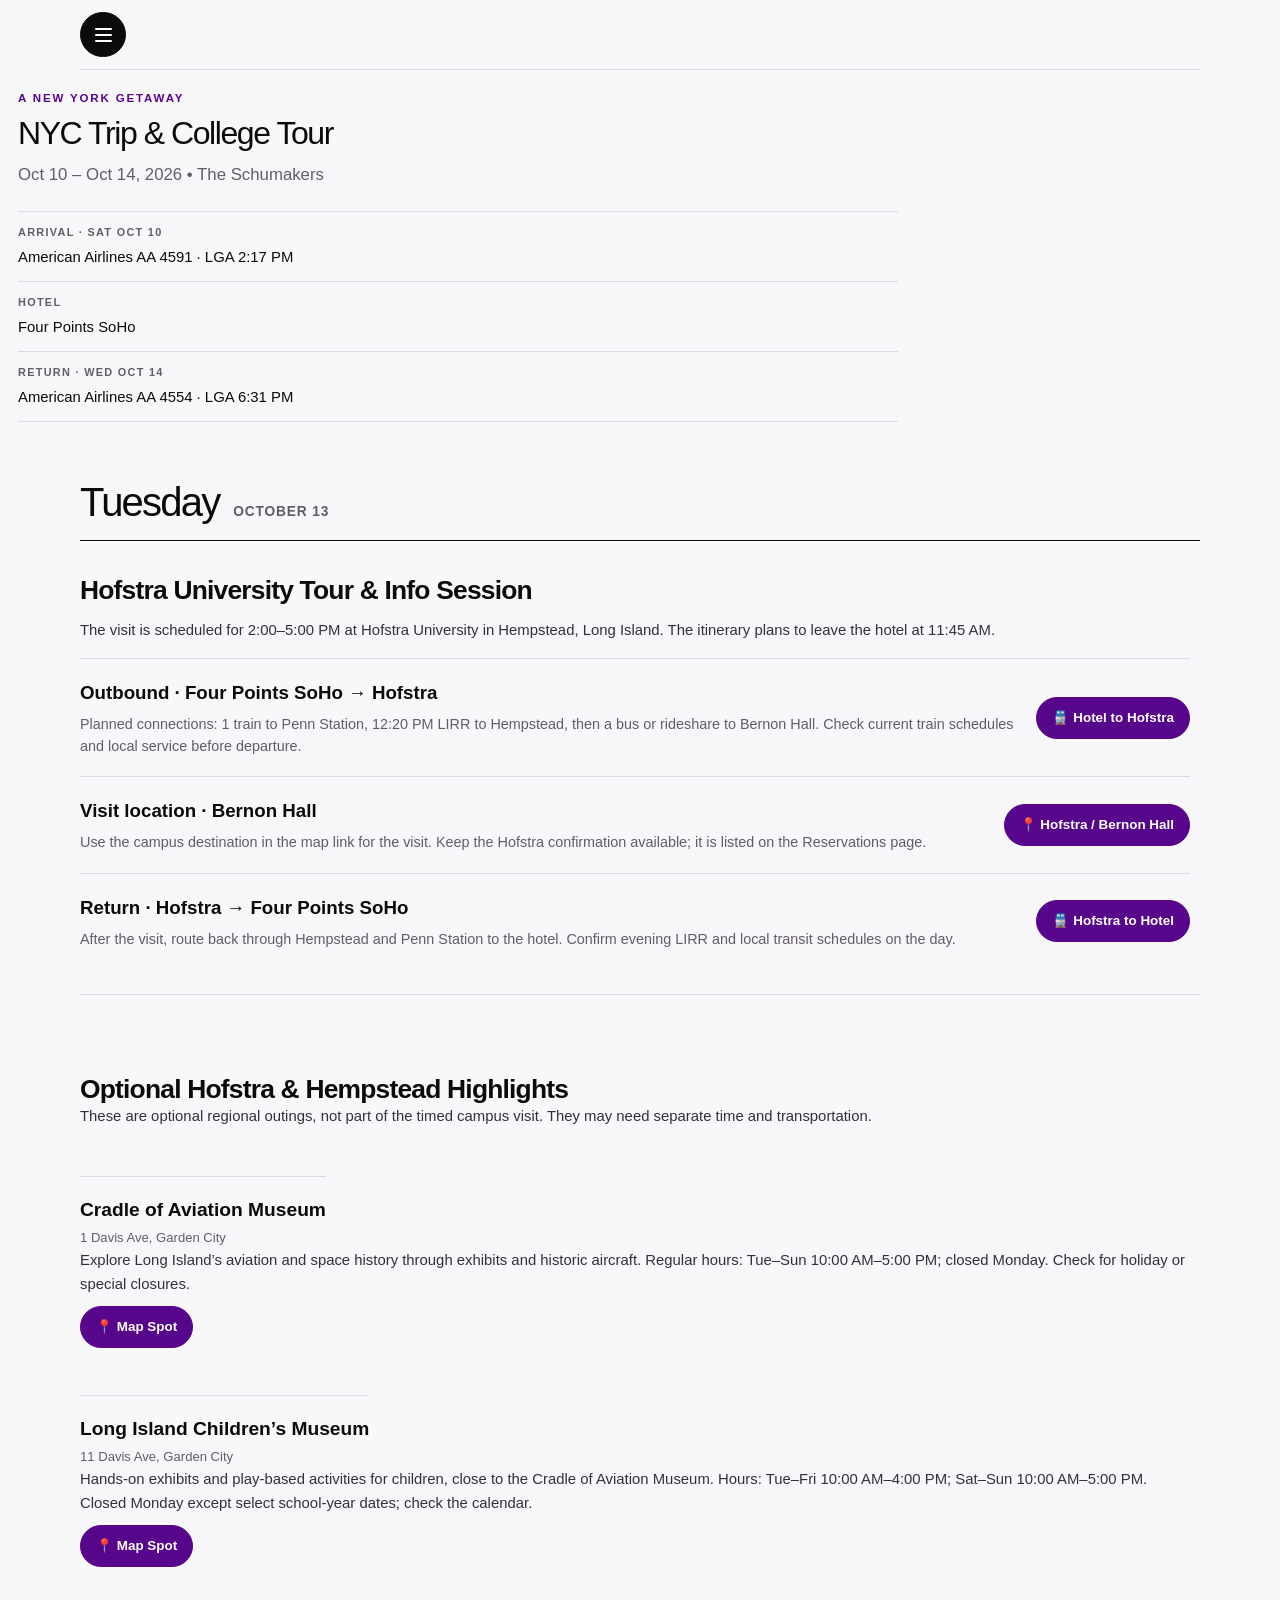
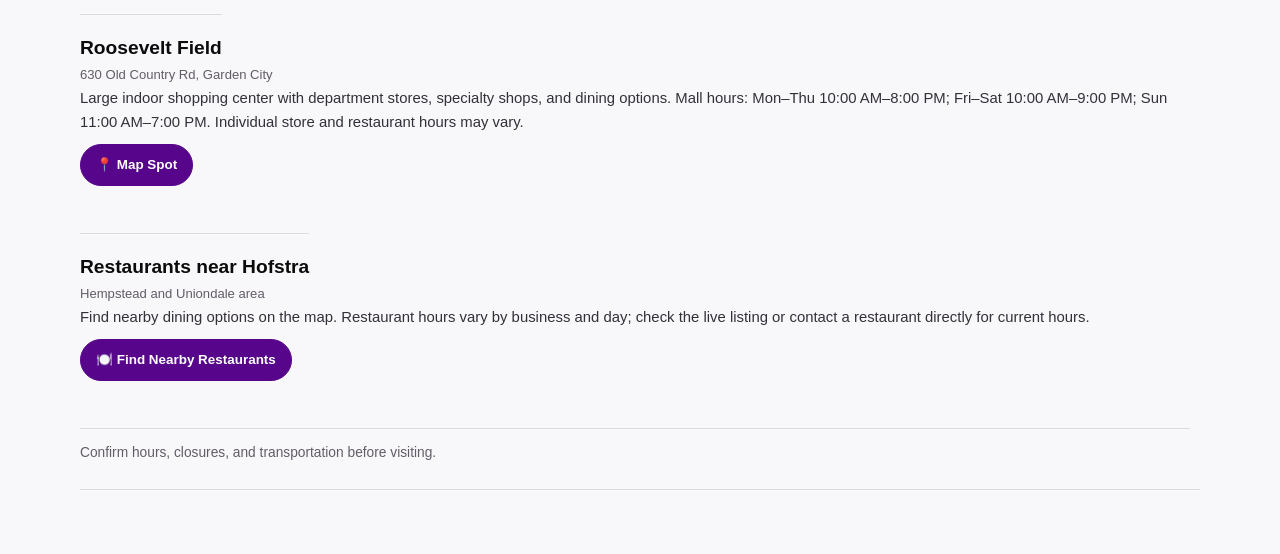
==== hofstra-hempstead.html @ d132a132 "Add destination highlights pages Co-authored-by: Copilot <223556219+Copilot@users.noreply.github.com" ====
<!DOCTYPE html>
<html lang="en">
<head>
    <meta charset="UTF-8">
    <meta name="viewport" content="width=device-width, initial-scale=1.0">
    <title>Hofstra / Hempstead | NYC College Tour &amp; Trip</title>
    <link rel="stylesheet" href="dashboard.css">
</head>
<body>

    <nav class="site-nav" aria-label="Trip planning pages">
        <button class="menu-toggle" type="button" aria-label="Open navigation" aria-expanded="false" aria-controls="site-menu">
            <span class="menu-icon" aria-hidden="true"><span></span><span></span><span></span></span>
        </button>
        <div class="nav-menu" id="site-menu">
            <a href="index.html">Itinerary</a>
            <a href="subway-maps.html">Subway Maps</a>
            <a href="reservations.html">Reservations</a>
            <a href="soho-spots.html">SoHo Spots</a>
            <a href="morningside-heights.html">Morningside Heights</a>
            <a href="hofstra-hempstead.html" class="active" aria-current="page">Hofstra / Hempstead</a>
        </div>
    </nav>

    <header class="site-header">
        <div class="site-header-inner">
            <div class="eyebrow">A New York getaway</div>
            <h1>NYC Trip &amp; College Tour</h1>
            <p>Oct 10 – Oct 14, 2026 • The Schumakers</p>
            <div class="quick-info">
                <div class="info-pill">
                    <span>Arrival · Sat Oct 10</span>
                    American Airlines AA 4591 · LGA 2:17 PM
                </div>
                <div class="info-pill">
                    <span>Hotel</span>
                    Four Points SoHo
                </div>
                <div class="info-pill">
                    <span>Return · Wed Oct 14</span>
                    American Airlines AA 4554 · LGA 6:31 PM
                </div>
            </div>
        </div>
    </header>

    <main class="page-content active">
        <section class="day-group" aria-labelledby="hofstra-tue">
            <div class="day-heading">
                <h2 id="hofstra-tue">Tuesday</h2>
                <p>October 13</p>
            </div>
            <div class="day-activities">
                <div class="card">
                    <div class="card-title">Hofstra University Tour &amp; Info Session</div>
                    <p class="card-details">The visit is scheduled for 2:00–5:00 PM at Hofstra University in Hempstead, Long Island. The itinerary plans to leave the hotel at 11:45 AM.</p>

                    <div class="subway-route">
                        <strong>Outbound · Four Points SoHo → Hofstra</strong>
                        <p>Planned connections: 1 train to Penn Station, 12:20 PM LIRR to Hempstead, then a bus or rideshare to Bernon Hall. Check current train schedules and local service before departure.</p>
                        <a class="map-btn" href="https://www.google.com/maps/dir/?api=1&amp;origin=Four+Points+by+Sheraton+Manhattan+SoHo+Village+66+Charlton+St&amp;destination=Hofstra+University+Bernon+Hall+Hempstead+NY&amp;travelmode=transit" target="_blank" rel="noopener">🚆 Hotel to Hofstra</a>
                    </div>

                    <div class="subway-route">
                        <strong>Visit location · Bernon Hall</strong>
                        <p>Use the campus destination in the map link for the visit. Keep the Hofstra confirmation available; it is listed on the Reservations page.</p>
                        <a class="map-btn" href="https://www.google.com/maps/search/?api=1&amp;query=Hofstra+University+Bernon+Hall+Hempstead+NY" target="_blank" rel="noopener">📍 Hofstra / Bernon Hall</a>
                    </div>

                    <div class="subway-route">
                        <strong>Return · Hofstra → Four Points SoHo</strong>
                        <p>After the visit, route back through Hempstead and Penn Station to the hotel. Confirm evening LIRR and local transit schedules on the day.</p>
                        <a class="map-btn" href="https://www.google.com/maps/dir/?api=1&amp;origin=Hofstra+University+Bernon+Hall+Hempstead+NY&amp;destination=Four+Points+by+Sheraton+Manhattan+SoHo+Village+66+Charlton+St&amp;travelmode=transit" target="_blank" rel="noopener">🚆 Hofstra to Hotel</a>
                    </div>
                </div>
            </div>
        </section>

        <section class="card" aria-labelledby="hempstead-highlights">
            <div class="card-title" id="hempstead-highlights">Optional Hofstra &amp; Hempstead Highlights</div>
            <div class="card-details spot-list">
                These are optional regional outings, not part of the timed campus visit. They may need separate time and transportation.<br><br>

                <strong>Cradle of Aviation Museum</strong><br>
                <span class="spot-address">1 Davis Ave, Garden City</span><br>
                Explore Long Island’s aviation and space history through exhibits and historic aircraft. Regular hours: Tue–Sun 10:00 AM–5:00 PM; closed Monday. Check for holiday or special closures.<br>
                <a class="map-btn" href="https://www.google.com/maps/search/?api=1&amp;query=Cradle+of+Aviation+Museum+1+Davis+Avenue+Garden+City+NY" target="_blank" rel="noopener">📍 Map Spot</a><br><br>

                <strong>Long Island Children’s Museum</strong><br>
                <span class="spot-address">11 Davis Ave, Garden City</span><br>
                Hands-on exhibits and play-based activities for children, close to the Cradle of Aviation Museum. Hours: Tue–Fri 10:00 AM–4:00 PM; Sat–Sun 10:00 AM–5:00 PM. Closed Monday except select school-year dates; check the calendar.<br>
                <a class="map-btn" href="https://www.google.com/maps/search/?api=1&amp;query=Long+Island+Children%27s+Museum+11+Davis+Avenue+Garden+City+NY" target="_blank" rel="noopener">📍 Map Spot</a><br><br>

                <strong>Roosevelt Field</strong><br>
                <span class="spot-address">630 Old Country Rd, Garden City</span><br>
                Large indoor shopping center with department stores, specialty shops, and dining options. Mall hours: Mon–Thu 10:00 AM–8:00 PM; Fri–Sat 10:00 AM–9:00 PM; Sun 11:00 AM–7:00 PM. Individual store and restaurant hours may vary.<br>
                <a class="map-btn" href="https://www.google.com/maps/search/?api=1&amp;query=Roosevelt+Field+630+Old+Country+Road+Garden+City+NY" target="_blank" rel="noopener">📍 Map Spot</a><br><br>

                <strong>Restaurants near Hofstra</strong><br>
                <span class="spot-address">Hempstead and Uniondale area</span><br>
                Find nearby dining options on the map. Restaurant hours vary by business and day; check the live listing or contact a restaurant directly for current hours.<br>
                <a class="map-btn" href="https://www.google.com/maps/search/?api=1&amp;query=restaurants+near+Hofstra+University+Hempstead+NY" target="_blank" rel="noopener">🍽️ Find Nearby Restaurants</a>
                <br><br><small>Confirm hours, closures, and transportation before visiting.</small>
            </div>
        </section>
    </main>

    <script>
        document.querySelectorAll(".site-nav").forEach(nav => {
            const toggle = nav.querySelector(".menu-toggle");

            const closeMenu = (restoreFocus = false) => {
                nav.classList.remove("is-open");
                toggle.setAttribute("aria-expanded", "false");
                toggle.setAttribute("aria-label", "Open navigation");

                if (restoreFocus) {
                    toggle.focus();
                }
            };

            toggle.addEventListener("click", () => {
                const isOpen = toggle.getAttribute("aria-expanded") === "true";
                nav.classList.toggle("is-open", !isOpen);
                toggle.setAttribute("aria-expanded", String(!isOpen));
                toggle.setAttribute("aria-label", isOpen ? "Open navigation" : "Close navigation");
            });

            nav.addEventListener("keydown", event => {
                if (event.key === "Escape" && toggle.getAttribute("aria-expanded") === "true") {
                    event.preventDefault();
                    closeMenu(true);
                }
            });

            document.addEventListener("click", event => {
                if (!nav.contains(event.target)) {
                    closeMenu();
                }
            });
        });
    </script>
</body>
</html>
---- dashboard.css ----
@font-face {
            font-family: "NYU Perstare";
            src: url("https://webstatic.nyu.edu/fonts/NYUPerstare-VF.woff2") format("woff2");
            font-style: normal;
            font-weight: 100 900;
            font-display: swap;
        }

        :root {
            color-scheme: light;
            --ink: #24332f;
            --ink-soft: #445650;
            --muted: #687771;
            --paper: #f5f4ef;
            --surface: #fffefa;
            --line: #e3e4dc;
            --accent: #a45036;
            --accent-dark: #873e2b;
            --accent-pale: #f5e9e3;
            --sage: #e7eee7;
            --shadow: 0 12px 30px rgba(36, 51, 47, 0.06);
            --radius: 14px;
        }

        * {
            box-sizing: border-box;
        }

        body {
            margin: 0;
            padding-bottom: 72px;
            background: var(--paper);
            color: var(--ink);
            font-family: -apple-system, BlinkMacSystemFont, "Segoe UI", Roboto, Helvetica, Arial, sans-serif;
            font-size: 16px;
            line-height: 1.5;
            -webkit-font-smoothing: antialiased;
        }

        button, a {
            font: inherit;
        }

        button:focus-visible, a:focus-visible {
            outline: 3px solid #bb765d;
            outline-offset: 3px;
        }

        nav {
            position: sticky;
            z-index: 5;
            top: 0;
            display: flex;
            gap: 4px;
            width: min(100% - 40px, 1040px);
            margin: 22px auto 0;
            padding: 5px;
            overflow-x: auto;
            border: 1px solid var(--line);
            border-radius: 12px;
            background: rgba(255, 254, 250, 0.96);
            box-shadow: 0 5px 18px rgba(36, 51, 47, 0.07);
            scrollbar-width: thin;
        }

        nav a {
            flex: 1 0 auto;
            display: flex;
            align-items: center;
            justify-content: center;
            min-height: 44px;
            padding: 9px 16px;
            border: 0;
            border-radius: 8px;
            background: transparent;
            color: var(--muted);
            cursor: pointer;
            font-size: 0.9rem;
            font-weight: 650;
            text-decoration: none;
            transition: background-color 160ms ease, color 160ms ease;
            white-space: nowrap;
        }

        nav a:hover:not(.active) {
            background: var(--paper);
            color: var(--ink);
        }

        nav a.active {
            background: var(--ink);
            color: #fffefa;
        }

        .page-content {
            display: block;
            width: min(100% - 40px, 1040px);
            margin: 0 auto;
            padding-top: 18px;
        }


        .day-filter {
            display: flex;
            gap: 8px;
            margin: 4px 0 26px;
            padding: 0 0 3px;
            overflow-x: auto;
            scrollbar-width: thin;
        }

        .day-btn {
            flex: 0 0 auto;
            min-height: 42px;
            padding: 8px 16px;
            border: 1px solid #d9ddd5;
            border-radius: 999px;
            background: var(--surface);
            color: var(--ink-soft);
            cursor: pointer;
            font-size: 0.88rem;
            font-weight: 650;
            transition: border-color 160ms ease, background-color 160ms ease, color 160ms ease;
        }

        .day-btn:hover:not(.active) {
            border-color: var(--ink-soft);
            background: #f0f0e9;
        }

        .day-btn.active {
            border-color: var(--accent);
            background: var(--accent);
            color: white;
        }

        .day-group[hidden] {
            display: none;
        }

        .day-group {
            position: relative;
            display: grid;
            grid-template-columns: minmax(0, 1fr);
            margin-bottom: 36px;
        }

        .day-heading {
            display: flex;
            align-items: baseline;
            gap: 11px;
            margin: 0 0 12px 2px;
            padding: 5px 0 0 15px;
            border-left: 2px solid var(--accent);
        }

        .day-heading h2 {
            margin: 0;
            font-family: "NYU Perstare", "Helvetica Neue", Arial, sans-serif;
            font-size: 1.55rem;
            font-weight: 500;
            letter-spacing: -0.025em;
            line-height: 1.2;
        }

        .day-heading p {
            margin: 0;
            color: var(--muted);
            font-size: 0.85rem;
        }

        .day-activities {
            min-width: 0;
        }

        .card {
            margin: 0 0 13px;
            padding: 20px 22px;
            border: 1px solid var(--line);
            border-radius: var(--radius);
            background: var(--surface);
            box-shadow: 0 2px 7px rgba(36, 51, 47, 0.035);
            transition: border-color 160ms ease, box-shadow 160ms ease, transform 160ms ease;
        }

        .card:hover {
            transform: translateY(-1px);
            border-color: #d5d6cc;
            box-shadow: var(--shadow);
        }

        .card-header {
            display: flex;
            justify-content: space-between;
            align-items: center;
            gap: 12px;
            margin-bottom: 10px;
        }

        .tag {
            display: inline-flex;
            align-items: center;
            min-height: 25px;
            padding: 3px 9px;
            border-radius: 999px;
            font-size: 0.7rem;
            font-weight: 750;
            letter-spacing: 0.06em;
            text-transform: uppercase;
        }

        .tag-college { background: #e6edf1; color: #345868; }
        .tag-show { background: #f3e7e8; color: #78414a; }
        .tag-food { background: #f5eadf; color: #81502f; }
        .tag-transit { background: #eceeea; color: #4f5d55; }
        .tag-hotel { background: var(--sage); color: #3f6048; }

        .time-badge {
            flex: 0 0 auto;
            color: var(--accent-dark);
            font-size: 0.86rem;
            font-weight: 750;
            font-variant-numeric: tabular-nums;
            text-align: right;
        }

        .card-title {
            margin-bottom: 5px;
            color: var(--ink);
            font-family: "NYU Perstare", "Helvetica Neue", Arial, sans-serif;
            font-size: 1.28rem;
            font-weight: 600;
            letter-spacing: -0.02em;
            line-height: 1.25;
        }

        .card-location {
            display: flex;
            align-items: flex-start;
            gap: 5px;
            margin: 0 0 8px;
            color: var(--muted);
            font-size: 0.9rem;
        }

        .card-details {
            margin-top: 12px;
            padding: 12px 14px;
            border: 1px solid #ebece5;
            border-radius: 9px;
            background: #f7f7f2;
            color: var(--ink-soft);
            font-size: 0.91rem;
            line-height: 1.6;
        }

        .map-btn {
            display: inline-flex;
            align-items: center;
            justify-content: center;
            gap: 7px;
            min-height: 40px;
            margin-top: 12px;
            padding: 8px 13px;
            border: 1px solid var(--accent);
            border-radius: 8px;
            background: var(--accent);
            color: #fff;
            font-size: 0.85rem;
            font-weight: 700;
            line-height: 1.35;
            text-decoration: none;
            transition: background-color 160ms ease, border-color 160ms ease;
        }

        .map-btn:hover {
            border-color: var(--accent-dark);
            background: var(--accent-dark);
        }

        .vault-item {
            display: flex;
            justify-content: space-between;
            align-items: center;
            gap: 16px;
            padding: 16px 0;
            border-bottom: 1px solid var(--line);
        }

        .vault-item:last-child {
            border-bottom: 0;
        }

        .card > .day-group {
            margin-bottom: 26px;
        }

        .card > .day-group:last-child {
            margin-bottom: 0;
        }

        .vault-label {
            color: var(--ink);
            font-size: 0.98rem;
            font-weight: 700;
        }

        .vault-sub {
            margin-top: 3px;
            color: var(--muted);
            font-size: 0.88rem;
        }

        .vault-code {
            flex: 0 0 auto;
            padding: 6px 10px;
            border: 1px solid var(--line);
            border-radius: 7px;
            background: var(--paper);
            color: var(--ink);
            font-family: ui-monospace, SFMono-Regular, Menlo, monospace;
            font-size: 0.85rem;
            font-weight: 700;
        }

        .subway-route {
            margin: 19px 0;
            padding: 3px 0 3px 16px;
            border-left: 2px solid #9b745f;
        }

        .subway-route strong {
            color: var(--ink);
            font-size: 1rem;
        }

        .subway-route p {
            color: var(--muted);
            line-height: 1.55;
        }

        #spots .card-details {
            padding: 4px 0 0;
            border: 0;
            background: transparent;
        }

        #spots .card-details strong {
            color: var(--ink);
        }

        #spots .card-details small {
            color: var(--muted);
            font-size: 0.84rem;
        }

        @media (max-width: 680px) {
            body {
                padding-bottom: 40px;
            }

            nav {
                top: 0;
                width: calc(100% - 24px);
                margin-top: 12px;
            }

            nav a {
                min-height: 42px;
                padding-inline: 13px;
                font-size: 0.84rem;
            }

            .page-content {
                width: calc(100% - 28px);
                padding-top: 15px;
            }

            .day-filter {
                margin-bottom: 22px;
            }

            .day-group {
                display: block;
                margin-bottom: 28px;
            }

            .day-heading {
                position: static;
                margin: 0 0 12px 2px;
                padding: 2px 0 2px 12px;
            }

            .day-heading h2 {
                font-size: 1.4rem;
            }

            .card {
                padding: 17px;
            }
        }

        @media (max-width: 400px) {
            .quick-info {
                grid-template-columns: 1fr;
            }

            .card-header {
                align-items: flex-start;
            }

            .time-badge {
                max-width: 46%;
                font-size: 0.8rem;
            }
        }

        @media (prefers-reduced-motion: reduce) {
            *, *::before, *::after {
                scroll-behavior: auto !important;
                transition-duration: 0.01ms !important;
            }
        }

        /* Editorial travel system */
        :root {
            --ink: #0b0b0b;
            --ink-soft: #333039;
            --muted: #625c68;
            --paper: #f8f7f9;
            --surface: #ffffff;
            --line: #ded9e3;
            --accent: #57068c;
            --accent-dark: #3f0068;
            --accent-pale: #f0e8f5;
            --sage: #eee8f3;
            --shadow: 0 12px 28px rgba(36, 10, 54, 0.08);
            --radius: 0;
        }

        body {
            padding-bottom: 64px;
            background: var(--paper);
            color: var(--ink);
            font-family: "NYU Perstare", "Helvetica Neue", Arial, sans-serif;
            font-size: 16px;
            line-height: 1.55;
        }

        button, a {
            font-family: inherit;
        }

        button:focus-visible, a:focus-visible {
            outline: 3px solid var(--accent);
            outline-offset: 4px;
        }

        .site-header {
            background: var(--paper);
            color: var(--ink);
        }

        .site-header-inner {
            width: min(100% - 64px, 1120px);
            margin: 0 auto;
            padding: 28px 0 34px;
        }

        .site-header .eyebrow,
        .section-kicker {
            color: var(--accent);
            font-size: 0.72rem;
            font-weight: 800;
            letter-spacing: 0.16em;
            line-height: 1.4;
            text-transform: uppercase;
        }

        .site-header h1 {
            max-width: none;
            margin: 10px 0 11px;
            font-family: "NYU Perstare", "Helvetica Neue", Arial, sans-serif;
            font-size: clamp(1.8rem, 3.6vw, 3rem);
            font-weight: 500;
            letter-spacing: -0.04em;
            line-height: 1.1;
            white-space: nowrap;
        }

        .site-header p {
            margin: 0;
            color: var(--muted);
            font-size: 1.05rem;
            line-height: 1.5;
        }

        .site-header .quick-info {
            display: grid;
            grid-template-columns: repeat(3, minmax(0, 1fr));
            gap: 0;
            max-width: 880px;
            margin-top: 32px;
            border-top: 1px solid var(--line);
            border-bottom: 1px solid var(--line);
        }

        .site-header .info-pill {
            min-width: 0;
            padding: 15px 20px 15px 0;
            border: 0;
            border-radius: 0;
            color: var(--ink);
            font-size: 0.93rem;
        }

        .site-header .info-pill + .info-pill {
            padding-left: 20px;
            border-left: 1px solid var(--line);
        }

        .site-header .info-pill span {
            display: block;
            margin-bottom: 5px;
            color: var(--muted);
            font-size: 0.68rem;
            font-weight: 800;
            letter-spacing: 0.12em;
            text-transform: uppercase;
        }

        nav {
            width: min(100% - 64px, 1120px);
            margin-top: 0;
            padding: 0;
            gap: 28px;
            overflow-x: auto;
            border: 0;
            border-bottom: 1px solid var(--line);
            border-radius: 0;
            background: var(--paper);
            box-shadow: none;
        }

        nav a {
            position: relative;
            min-height: 58px;
            padding: 13px 2px;
            border-radius: 0;
            background: transparent;
            color: var(--muted);
            font-size: 0.9rem;
            font-weight: 700;
        }

        nav a:hover:not(.active) {
            background: transparent;
            color: var(--ink);
        }

        nav a.active {
            background: transparent;
            color: var(--ink);
        }

        nav a.active::after {
            position: absolute;
            right: 0;
            bottom: -1px;
            left: 0;
            height: 3px;
            background: var(--accent);
            content: "";
        }

        .page-content {
            width: min(100% - 64px, 1120px);
            padding-top: 30px;
        }

        .day-filter {
            gap: 0;
            margin: 0 0 40px;
            border-bottom: 1px solid var(--line);
        }

        .day-btn {
            min-height: 45px;
            padding: 8px 17px;
            border: 0;
            border-radius: 999px;
            background: transparent;
            color: var(--muted);
            font-size: 0.86rem;
            font-weight: 700;
        }

        .day-btn:hover:not(.active) {
            background: transparent;
            color: var(--ink);
        }

        .day-btn.active {
            position: relative;
            border: 0;
            background: var(--accent);
            color: #fff;
        }

        .day-btn.active::after {
            content: none;
        }

        .day-group {
            margin-bottom: 53px;
        }

        .day-heading {
            align-items: baseline;
            gap: 14px;
            margin: 0 0 8px;
            padding: 0 0 14px;
            border-left: 0;
            border-bottom: 1px solid var(--ink);
        }

        .day-heading h2 {
            font-size: clamp(1.9rem, 3.5vw, 2.5rem);
            font-weight: 500;
            letter-spacing: -0.045em;
        }

        .day-heading p {
            color: var(--muted);
            font-size: 0.86rem;
            font-weight: 650;
            letter-spacing: 0.06em;
            text-transform: uppercase;
        }

        .card {
            display: block;
            margin: 0;
            padding: 25px 10px 25px 0;
            border: 0;
            border-bottom: 1px solid var(--line);
            border-radius: 0;
            background: transparent;
            box-shadow: none;
            transition: background-color 160ms ease;
        }

        #itinerary .card {
            display: grid;
            grid-template-columns: minmax(120px, 0.24fr) minmax(0, 1fr);
            grid-template-rows: auto auto auto auto;
            grid-template-areas:
                "meta title"
                "meta location"
                "meta details"
                "meta action";
            column-gap: 30px;
        }

        #itinerary .card-header { grid-area: meta; }
        #itinerary .card-title { grid-area: title; }
        #itinerary .card-location { grid-area: location; }
        #itinerary .card-details { grid-area: details; }
        #itinerary .map-btn { grid-area: action; }

        .card:hover {
            transform: none;
            border-color: var(--line);
            background: rgba(255, 253, 249, 0.62);
            box-shadow: none;
        }

        .card-header {
            display: flex;
            flex-direction: column-reverse;
            align-items: flex-start;
            justify-content: flex-end;
            gap: 7px;
            margin: 3px 0 0;
        }

        .tag {
            min-height: 0;
            padding: 0;
            border-radius: 0;
            background: transparent !important;
            color: var(--muted) !important;
            font-size: 0.66rem;
            font-weight: 800;
            letter-spacing: 0.12em;
        }

        .time-badge {
            color: var(--accent);
            font-size: 1.08rem;
            font-weight: 800;
            line-height: 1.25;
            text-align: left;
        }

        .card-title {
            margin: 0;
            font-family: "NYU Perstare", "Helvetica Neue", Arial, sans-serif;
            font-size: clamp(1.25rem, 2.2vw, 1.65rem);
            font-weight: 600;
            letter-spacing: -0.03em;
            line-height: 1.22;
        }

        .card-location {
            margin: 6px 0 0;
            color: var(--muted);
            font-size: 0.91rem;
        }

        .card-details {
            margin-top: 12px;
            padding: 0;
            border: 0;
            border-radius: 0;
            background: transparent;
            color: var(--ink-soft);
            font-size: 0.93rem;
            line-height: 1.65;
        }

        .map-btn {
            justify-self: start;
            min-height: 42px;
            margin-top: 15px;
            padding: 9px 15px;
            border: 1px solid var(--accent);
            border-radius: 999px;
            background: var(--accent);
            color: #fff;
            font-size: 0.84rem;
            font-weight: 750;
        }

        .map-btn:hover {
            border-color: var(--accent-dark);
            background: var(--accent-dark);
        }

        #maps > .card,
        #vault > .card,
        #spots > .card {
            padding: 28px 32px;
            border-top: 3px solid var(--ink);
            border-bottom: 1px solid var(--line);
            background: var(--surface);
        }

        #maps .card-title,
        #vault .card-title,
        #spots .card-title {
            margin-bottom: 20px !important;
            font-size: clamp(1.8rem, 3vw, 2.5rem);
            line-height: 1.12;
        }

        #maps > .card > p {
            max-width: 690px;
            color: var(--muted) !important;
            font-size: 0.98rem !important;
        }

        .subway-route {
            display: grid;
            grid-template-columns: minmax(0, 1fr) auto;
            align-items: center;
            gap: 6px 22px;
            margin: 0;
            padding: 19px 0;
            border-top: 1px solid var(--line);
            border-left: 0;
        }

        .subway-route strong {
            grid-column: 1;
            font-family: "NYU Perstare", "Helvetica Neue", Arial, sans-serif;
            font-size: 1.17rem;
            font-weight: 600;
        }

        .subway-route p {
            grid-column: 1;
            margin: 0 !important;
            font-size: 0.9rem !important;
        }

        .subway-route .map-btn {
            grid-column: 2;
            grid-row: 1 / span 2;
            margin-top: 0;
        }

        .vault-item {
            min-height: 78px;
            padding: 17px 0;
            border-bottom-color: var(--line);
        }

        .vault-label {
            font-family: "NYU Perstare", "Helvetica Neue", Arial, sans-serif;
            font-size: 1.12rem;
            font-weight: 600;
        }

        .vault-sub {
            font-size: 0.9rem;
        }

        .vault-code {
            padding: 7px 10px;
            border: 1px solid var(--line);
            border-radius: 2px;
            background: transparent;
            font-size: 0.84rem;
        }

        #spots .card-details,
        .spot-list {
            margin-top: 0 !important;
            padding: 0;
            font-size: 0.93rem;
            line-height: 1.6;
        }

        #spots .card-details strong,
        .spot-list strong {
            display: inline-block;
            margin-top: 23px;
            padding-top: 18px;
            border-top: 1px solid var(--line);
            color: var(--ink);
            font-family: "NYU Perstare", "Helvetica Neue", Arial, sans-serif;
            font-size: 1.2rem;
        }

        #spots .card-details strong:first-child,
        .spot-list strong:first-child {
            margin-top: 0;
            padding-top: 0;
            border-top: 0;
        }

        .spot-address {
            display: inline-block;
            margin-top: 2px;
            color: var(--muted);
            font-size: 0.88em;
        }

        #spots .card-details small,
        .spot-list small {
            display: block;
            margin-top: 23px;
            padding-top: 13px;
            border-top: 1px solid var(--line);
            color: var(--muted);
            font-size: 0.86rem;
        }

        #spots .map-btn,
        .spot-list .map-btn {
            margin-top: 9px;
        }

        @media (max-width: 680px) {
            nav {
                width: calc(100% - 36px);
                gap: 0;
                overflow-x: hidden;
            }

            nav a {
                flex: 1 1 0;
                min-width: 0;
                min-height: 53px;
                padding: 10px 3px;
                font-size: 0.75rem;
                text-align: center;
                white-space: normal;
            }

            .page-content {
                width: calc(100% - 36px);
                padding-top: 24px;
            }

            .day-filter {
                margin-bottom: 30px;
            }

            .day-btn {
                padding-inline: 13px;
            }

            .day-group {
                margin-bottom: 38px;
            }

            .day-heading {
                margin-bottom: 4px;
                padding-bottom: 11px;
            }

            .card {
                grid-template-columns: 86px minmax(0, 1fr);
                column-gap: 16px;
                padding: 20px 0;
            }

            .card-header {
                gap: 6px;
            }

            .time-badge {
                font-size: 0.97rem;
            }

            .tag {
                font-size: 0.58rem;
                letter-spacing: 0.09em;
            }

            .card-title {
                font-size: 1.3rem;
            }

            .card-location,
            .card-details {
                font-size: 0.88rem;
            }

            #maps > .card,
            #vault > .card,
            #spots > .card {
                padding: 22px 19px;
            }

            .subway-route {
                grid-template-columns: 1fr;
                gap: 5px;
                padding: 17px 0;
            }

            .subway-route strong,
            .subway-route p,
            .subway-route .map-btn {
                grid-column: 1;
                grid-row: auto;
            }

            .subway-route .map-btn {
                margin-top: 8px;
            }

            .vault-item {
                align-items: flex-start;
                gap: 10px;
            }
        }

        @media (max-width: 400px) {
            .site-header-inner,
            nav,
            .page-content {
                width: calc(100% - 28px);
            }

            .card {
                grid-template-columns: 70px minmax(0, 1fr);
                column-gap: 12px;
            }

            .time-badge {
                font-size: 0.9rem;
            }

            .card-title {
                font-size: 1.18rem;
            }

            .vault-item {
                flex-direction: column;
            }
        }

        .site-header-inner {
            width: calc(100% - 36px);
            padding: 20px 0 26px;
        }

        .site-header h1 {
            font-size: clamp(1.2rem, 6.1vw, 2rem);
            letter-spacing: -0.045em;
        }

        .site-header .quick-info {
            grid-template-columns: 1fr;
            margin-top: 24px;
        }

        .site-header .info-pill,
        .site-header .info-pill + .info-pill {
            padding: 12px 0;
            border-left: 0;
        }

        .site-header .info-pill + .info-pill {
            border-top: 1px solid var(--line);
        }

        nav.site-nav {
            position: sticky;
            z-index: 10;
            top: 0;
            display: flex;
            justify-content: flex-start;
            width: min(100% - 64px, 1120px);
            min-height: 70px;
            margin: 0 auto;
            padding: 12px 0;
            overflow: visible;
            border: 0;
            border-bottom: 1px solid var(--line);
            border-radius: 0;
            background: var(--paper);
            box-shadow: none;
        }

        .menu-toggle {
            display: inline-flex;
            align-items: center;
            justify-content: center;
            width: 46px;
            min-width: 46px;
            min-height: 44px;
            padding: 9px;
            border: 1px solid var(--ink);
            border-radius: 999px;
            background: var(--ink);
            color: #fff;
            cursor: pointer;
            font-size: 0.88rem;
            font-weight: 700;
            transition: background-color 160ms ease, border-color 160ms ease;
        }

        .menu-toggle:hover {
            border-color: var(--accent);
            background: var(--accent);
        }

        .menu-icon {
            display: grid;
            gap: 4px;
            width: 17px;
        }

        .menu-icon span {
            display: block;
            width: 17px;
            height: 2px;
            border-radius: 2px;
            background: currentColor;
            transition: transform 160ms ease, opacity 160ms ease;
        }

        .menu-toggle[aria-expanded="true"] .menu-icon span:first-child {
            transform: translateY(6px) rotate(45deg);
        }

        .menu-toggle[aria-expanded="true"] .menu-icon span:nth-child(2) {
            opacity: 0;
        }

        .menu-toggle[aria-expanded="true"] .menu-icon span:last-child {
            transform: translateY(-6px) rotate(-45deg);
        }

        .site-nav .nav-menu {
            position: absolute;
            top: calc(100% + 8px);
            left: 0;
            display: none;
            width: min(300px, calc(100vw - 36px));
            padding: 8px;
            border: 1px solid var(--line);
            background: var(--surface);
            box-shadow: var(--shadow);
        }

        .site-nav.is-open .nav-menu {
            display: grid;
        }

        .site-nav .nav-menu a {
            display: flex;
            align-items: center;
            justify-content: flex-start;
            min-height: 48px;
            padding: 11px 13px;
            border-radius: 0;
            color: var(--ink);
            font-size: 0.93rem;
            font-weight: 650;
            text-decoration: none;
            transition: background-color 140ms ease, color 140ms ease;
        }

        .site-nav .nav-menu a:hover,
        .site-nav .nav-menu a:focus-visible {
            background: var(--accent-pale);
            color: var(--accent);
        }

        .site-nav .nav-menu a.active {
            background: var(--accent);
            color: #fff;
        }

        .site-nav .nav-menu a.active::after {
            content: none;
        }

        @media (max-width: 680px) {
            nav.site-nav {
                width: calc(100% - 36px);
                min-height: 62px;
                padding: 9px 0;
                gap: 0;
                overflow: visible;
            }

            .menu-toggle {
                min-height: 43px;
            }
        }

        @media (max-width: 400px) {
            .site-header-inner {
                width: calc(100% - 28px);
            }

            nav.site-nav {
                width: calc(100% - 28px);
            }
        }
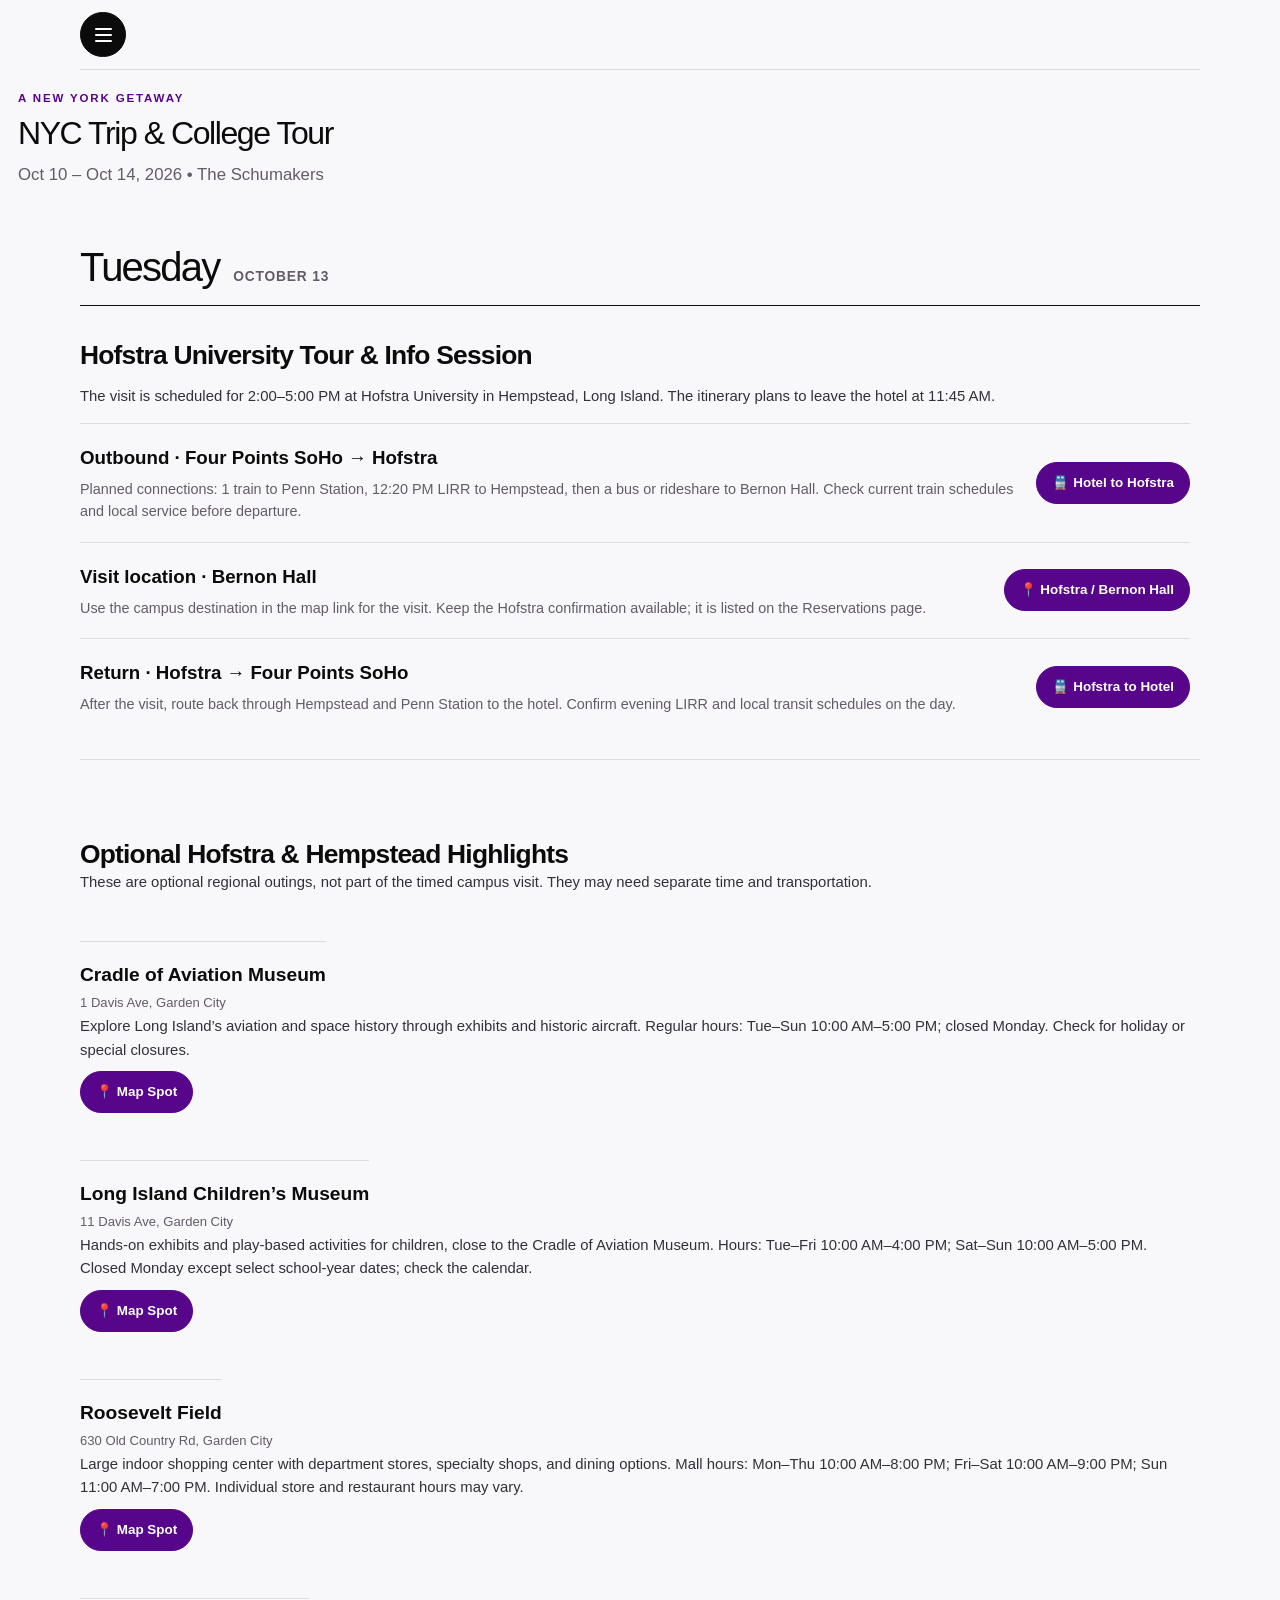
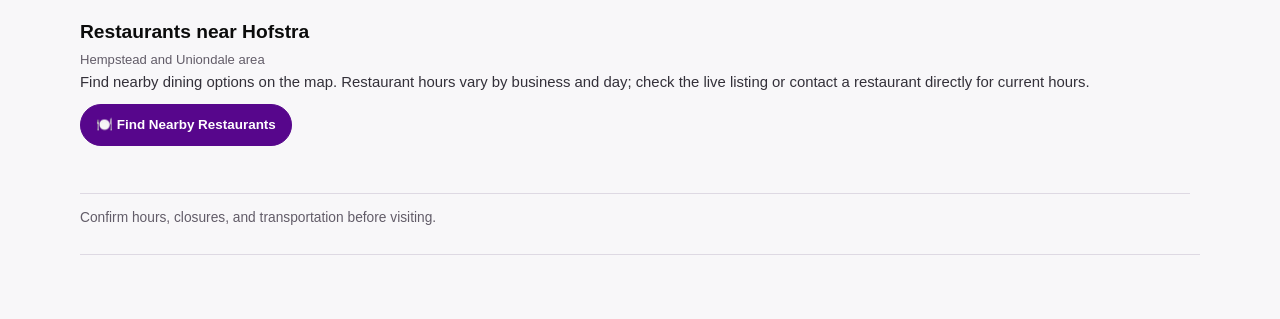
==== commit da8f3ee2: "Add dedicated travel information page Move flight and hotel summaries into a dedicated page, add ver" ====
--- a/hofstra-hempstead.html
+++ b/hofstra-hempstead.html
@@ -16,9 +16,11 @@
             <a href="index.html">Itinerary</a>
             <a href="subway-maps.html">Subway Maps</a>
             <a href="reservations.html">Reservations</a>
+            <a href="travel-info.html">Travel Info</a>
             <a href="soho-spots.html">SoHo Spots</a>
             <a href="morningside-heights.html">Morningside Heights</a>
             <a href="hofstra-hempstead.html" class="active" aria-current="page">Hofstra / Hempstead</a>
+            <a href="upper-east-side-midtown.html">Upper East Side &amp; Midtown</a>
         </div>
     </nav>
 
@@ -27,20 +29,6 @@
             <div class="eyebrow">A New York getaway</div>
             <h1>NYC Trip &amp; College Tour</h1>
             <p>Oct 10 – Oct 14, 2026 • The Schumakers</p>
-            <div class="quick-info">
-                <div class="info-pill">
-                    <span>Arrival · Sat Oct 10</span>
-                    American Airlines AA 4591 · LGA 2:17 PM
-                </div>
-                <div class="info-pill">
-                    <span>Hotel</span>
-                    Four Points SoHo
-                </div>
-                <div class="info-pill">
-                    <span>Return · Wed Oct 14</span>
-                    American Airlines AA 4554 · LGA 6:31 PM
-                </div>
-            </div>
         </div>
     </header>
 
--- a/dashboard.css
+++ b/dashboard.css
@@ -169,6 +169,14 @@
             font-size: 0.85rem;
         }
 
+        .travel-info-page .day-heading {
+            display: block;
+        }
+
+        .travel-info-page .day-heading h2 {
+            white-space: nowrap;
+        }
+
         .day-activities {
             min-width: 0;
         }
@@ -232,6 +240,10 @@
             font-weight: 600;
             letter-spacing: -0.02em;
             line-height: 1.25;
+        }
+
+        .travel-info-card .card-title {
+            margin-top: 0;
         }
 
         .card-location {
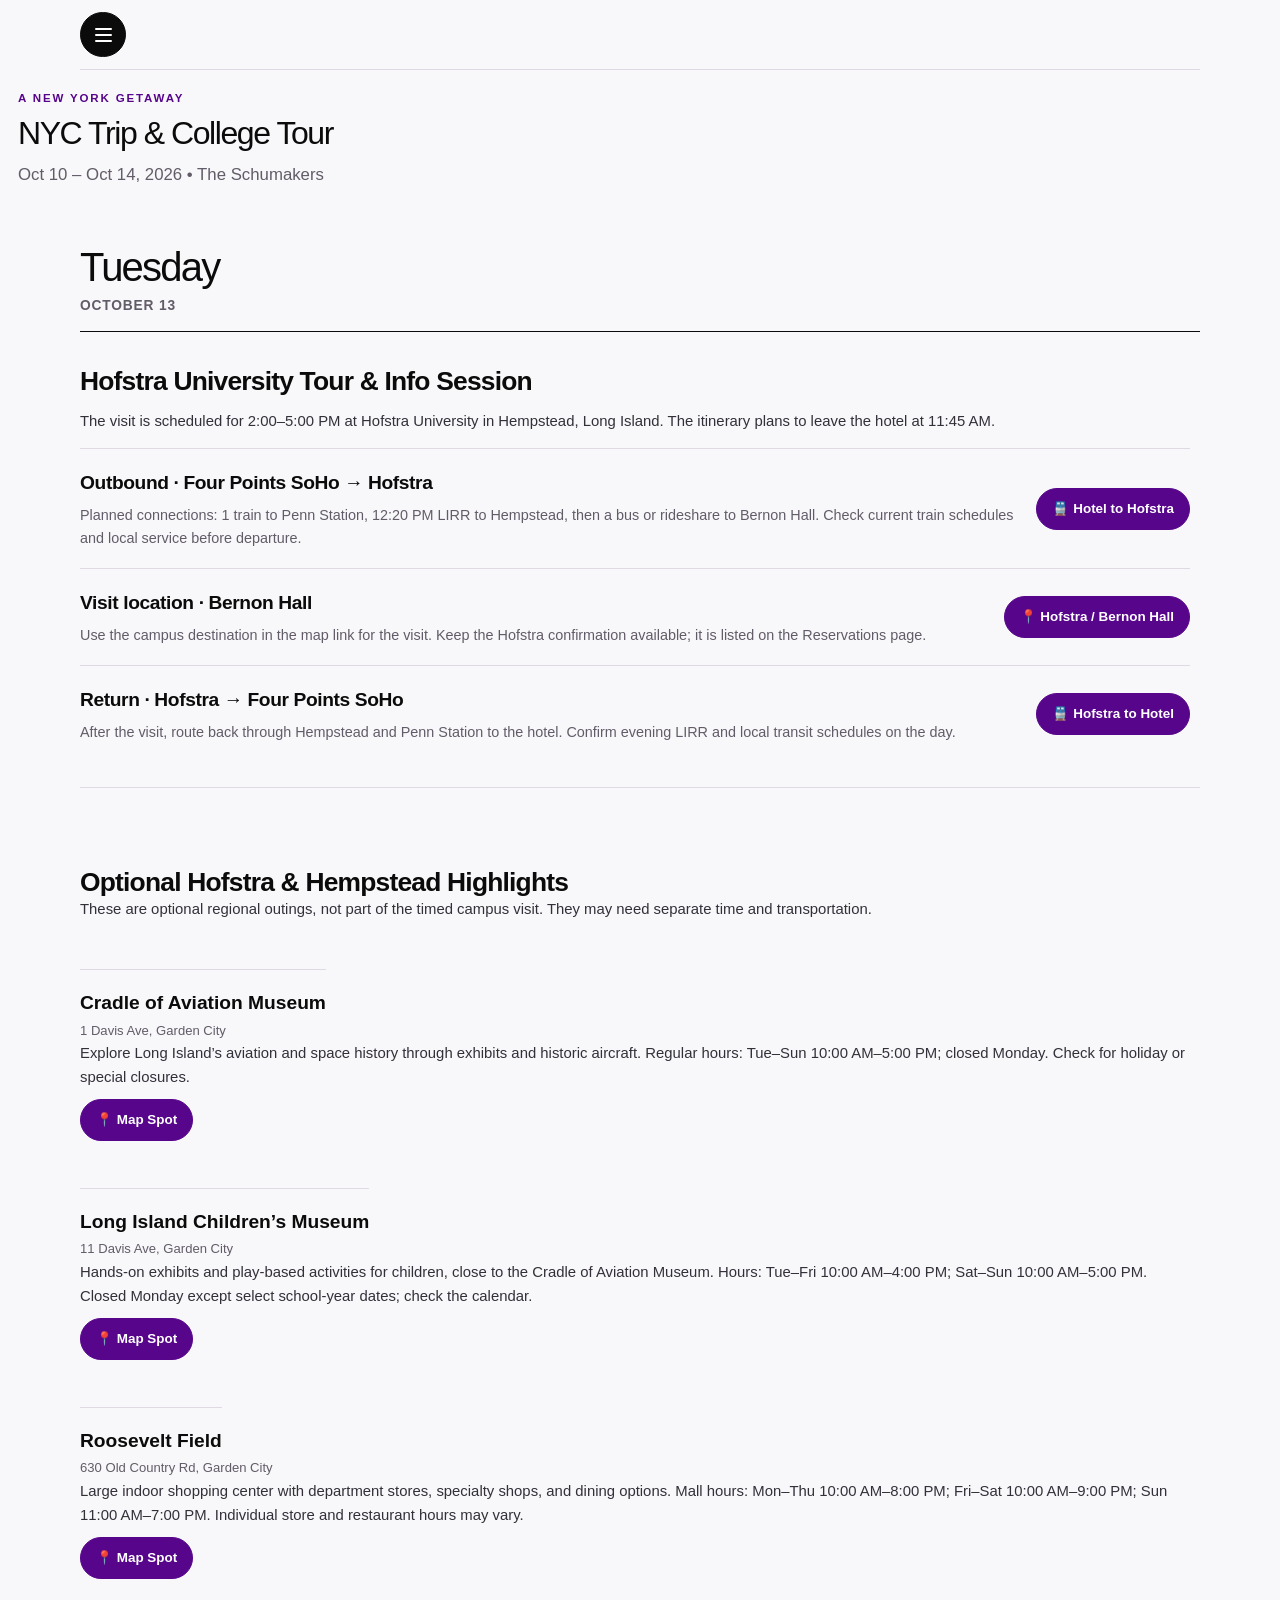
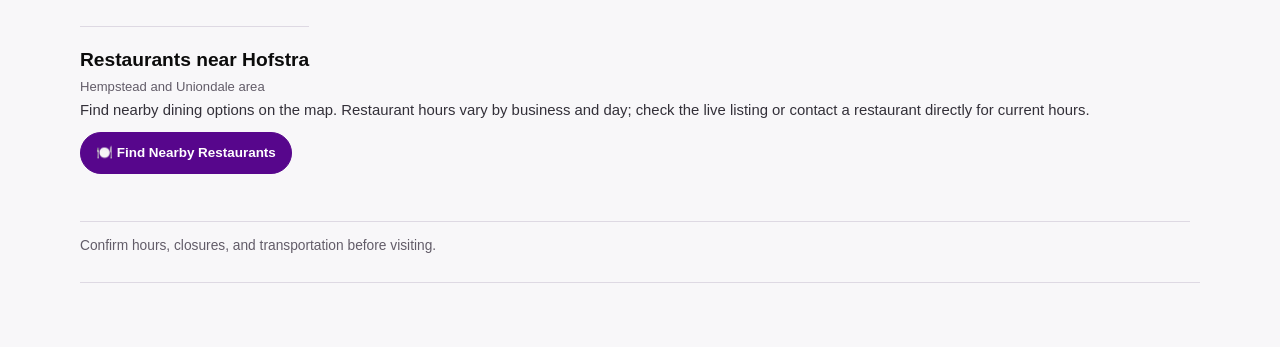
==== commit f6109566: "Refresh shared styles across trip pages Version the shared stylesheet URL so browsers fetch the curr" ====
--- a/hofstra-hempstead.html
+++ b/hofstra-hempstead.html
@@ -4,7 +4,7 @@
     <meta charset="UTF-8">
     <meta name="viewport" content="width=device-width, initial-scale=1.0">
     <title>Hofstra / Hempstead | NYC College Tour &amp; Trip</title>
-    <link rel="stylesheet" href="dashboard.css">
+    <link rel="stylesheet" href="dashboard.css?v=bd82d13">
 </head>
 <body>
 
--- a/dashboard.css
+++ b/dashboard.css
@@ -102,36 +102,34 @@
 
         .day-filter {
             display: flex;
-            gap: 8px;
+            flex-wrap: wrap;
+            align-items: center;
+            gap: 12px;
             margin: 4px 0 26px;
-            padding: 0 0 3px;
-            overflow-x: auto;
-            scrollbar-width: thin;
-        }
-
-        .day-btn {
-            flex: 0 0 auto;
-            min-height: 42px;
-            padding: 8px 16px;
-            border: 1px solid #d9ddd5;
-            border-radius: 999px;
+            padding: 0 0 16px;
+            border-bottom: 1px solid var(--line);
+        }
+
+        .day-filter label {
+            color: var(--muted);
+            font-size: 0.72rem;
+            font-weight: 800;
+            letter-spacing: 0.12em;
+            text-transform: uppercase;
+        }
+
+        .day-filter select {
+            min-width: 220px;
+            min-height: 44px;
+            padding: 8px 36px 8px 12px;
+            appearance: auto;
+            border: 1px solid var(--line);
+            border-radius: 2px;
             background: var(--surface);
-            color: var(--ink-soft);
+            color: var(--ink);
             cursor: pointer;
             font-size: 0.88rem;
-            font-weight: 650;
-            transition: border-color 160ms ease, background-color 160ms ease, color 160ms ease;
-        }
-
-        .day-btn:hover:not(.active) {
-            border-color: var(--ink-soft);
-            background: #f0f0e9;
-        }
-
-        .day-btn.active {
-            border-color: var(--accent);
-            background: var(--accent);
-            color: white;
+            font-weight: 600;
         }
 
         .day-group[hidden] {
@@ -146,9 +144,7 @@
         }
 
         .day-heading {
-            display: flex;
-            align-items: baseline;
-            gap: 11px;
+            display: block;
             margin: 0 0 12px 2px;
             padding: 5px 0 0 15px;
             border-left: 2px solid var(--accent);
@@ -161,20 +157,13 @@
             font-weight: 500;
             letter-spacing: -0.025em;
             line-height: 1.2;
+            white-space: nowrap;
         }
 
         .day-heading p {
-            margin: 0;
+            margin: 4px 0 0;
             color: var(--muted);
             font-size: 0.85rem;
-        }
-
-        .travel-info-page .day-heading {
-            display: block;
-        }
-
-        .travel-info-page .day-heading h2 {
-            white-space: nowrap;
         }
 
         .day-activities {
@@ -590,37 +579,8 @@
             padding-top: 30px;
         }
 
-        .day-filter {
-            gap: 0;
+        #itinerary .day-filter {
             margin: 0 0 40px;
-            border-bottom: 1px solid var(--line);
-        }
-
-        .day-btn {
-            min-height: 45px;
-            padding: 8px 17px;
-            border: 0;
-            border-radius: 999px;
-            background: transparent;
-            color: var(--muted);
-            font-size: 0.86rem;
-            font-weight: 700;
-        }
-
-        .day-btn:hover:not(.active) {
-            background: transparent;
-            color: var(--ink);
-        }
-
-        .day-btn.active {
-            position: relative;
-            border: 0;
-            background: var(--accent);
-            color: #fff;
-        }
-
-        .day-btn.active::after {
-            content: none;
         }
 
         .day-group {
@@ -663,22 +623,8 @@
         }
 
         #itinerary .card {
-            display: grid;
-            grid-template-columns: minmax(120px, 0.24fr) minmax(0, 1fr);
-            grid-template-rows: auto auto auto auto;
-            grid-template-areas:
-                "meta title"
-                "meta location"
-                "meta details"
-                "meta action";
-            column-gap: 30px;
-        }
-
-        #itinerary .card-header { grid-area: meta; }
-        #itinerary .card-title { grid-area: title; }
-        #itinerary .card-location { grid-area: location; }
-        #itinerary .card-details { grid-area: details; }
-        #itinerary .map-btn { grid-area: action; }
+            display: block;
+        }
 
         .card:hover {
             transform: none;
@@ -796,8 +742,9 @@
         .subway-route strong {
             grid-column: 1;
             font-family: "NYU Perstare", "Helvetica Neue", Arial, sans-serif;
-            font-size: 1.17rem;
+            font-size: 1.2rem;
             font-weight: 600;
+            letter-spacing: -0.02em;
         }
 
         .subway-route p {
@@ -820,8 +767,9 @@
 
         .vault-label {
             font-family: "NYU Perstare", "Helvetica Neue", Arial, sans-serif;
-            font-size: 1.12rem;
+            font-size: 1.2rem;
             font-weight: 600;
+            letter-spacing: -0.02em;
         }
 
         .vault-sub {
@@ -906,12 +854,13 @@
                 padding-top: 24px;
             }
 
-            .day-filter {
+            #itinerary .day-filter {
                 margin-bottom: 30px;
             }
 
-            .day-btn {
-                padding-inline: 13px;
+            .day-filter select {
+                width: 100%;
+                min-width: 0;
             }
 
             .day-group {
@@ -924,8 +873,6 @@
             }
 
             .card {
-                grid-template-columns: 86px minmax(0, 1fr);
-                column-gap: 16px;
                 padding: 20px 0;
             }
 
@@ -985,11 +932,6 @@
             nav,
             .page-content {
                 width: calc(100% - 28px);
-            }
-
-            .card {
-                grid-template-columns: 70px minmax(0, 1fr);
-                column-gap: 12px;
             }
 
             .time-badge {
